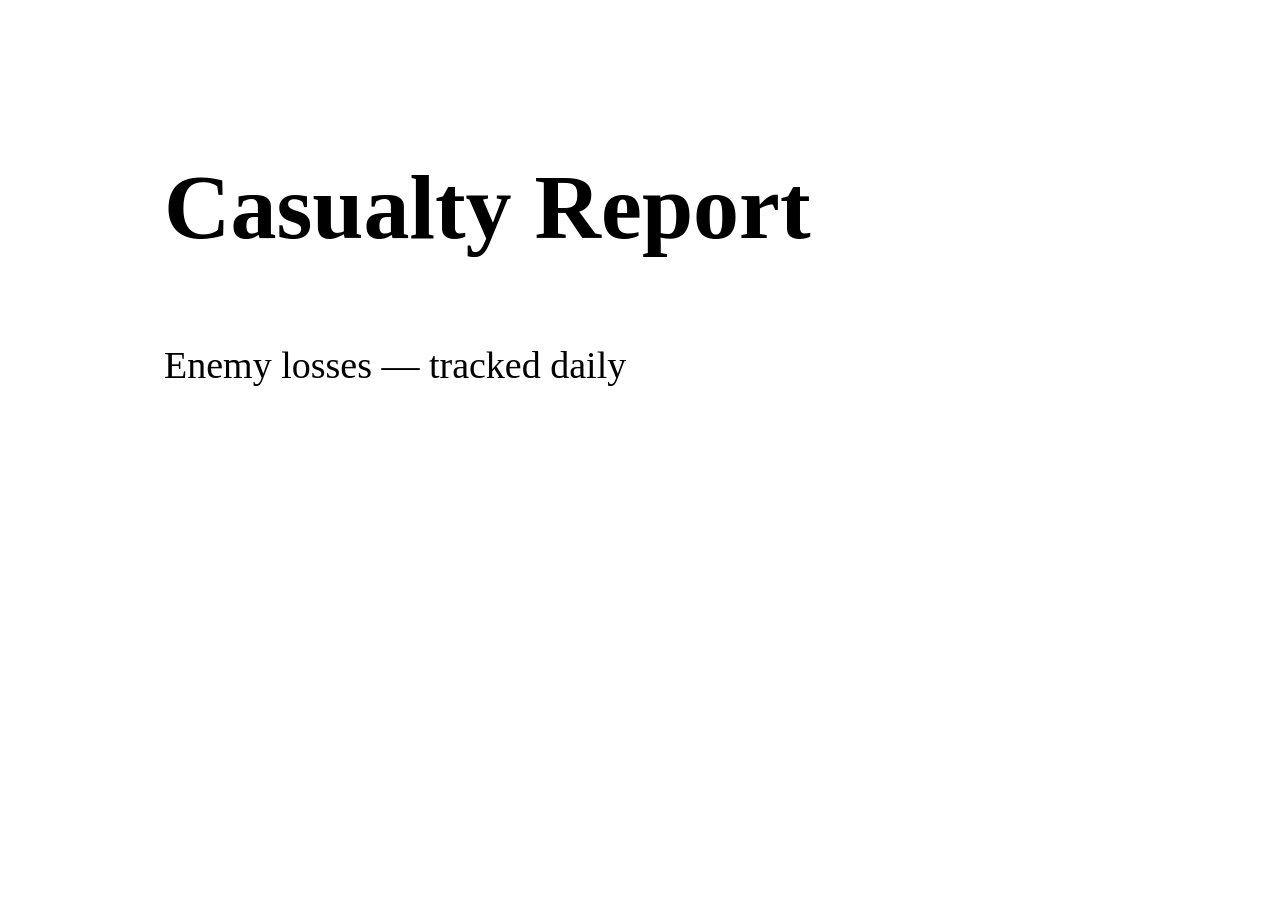
==== scripts/og-image.html @ 4afd1abb "Add build scripts, README, link-preview image Co-Authored-By: Claude Opus 5.5 <noreply@anthropic.com" ====
<!DOCTYPE html>
<html lang="en">
<head>
<meta charset="utf-8">
<title>og-image template</title>
<link href="https://fonts.googleapis.com/css2?family=Public+Sans:wght@400;500;600;700;800&family=JetBrains+Mono:wght@500;600;700&display=swap" rel="stylesheet">
<link rel="stylesheet" href="../styles.css">
<style>
  /* 1200×630 link-preview image. Render with: node scripts/render-og.js */
  html, body { width: 1200px; height: 630px; overflow: hidden; }
  .og { width: 1200px; height: 630px; padding: 84px 88px; display: flex; flex-direction: column; justify-content: space-between; }
  .og-title { display: flex; align-items: center; gap: 28px; }
  .og-title .mark { width: 40px; height: 40px; border-radius: 9px; }
  .og-title h1 { font-size: 92px; }
  .og-sub { margin: 22px 0 0 68px; font-size: 38px; color: var(--muted); font-weight: 500; }
  .og-icons { display: flex; gap: 18px; }
  .og-icons .well { width: 104px; height: 104px; border-radius: 20px; }
  .og-foot { display: flex; justify-content: space-between; align-items: center; border-top: 2px solid var(--border); padding-top: 26px; font-size: 24px; color: var(--muted); }
  .og-foot b { font-family: var(--mono); color: var(--accent); font-weight: 700; }
</style>
</head>
<body>
<div class="og">
  <div>
    <div class="og-title"><span class="mark"></span><h1>Casualty Report</h1></div>
    <p class="og-sub">Enemy losses — tracked daily</p>
  </div>
  <div class="og-icons" id="icons"></div>
  <div class="og-foot"><span>Call of War · every unit destroyed, by type, division and day</span><b>Updated daily</b></div>
</div>
<script src="../icons.js"></script>
<script>
  var I = window.CasualtyIcons;
  var pick = ['Infantry', 'Light Tank', 'Medium Tank', 'Anti Air', 'Rocket Artillery', 'Strategic Bomber', 'Naval Bomber', 'Submarine', 'Battleship'];
  document.getElementById('icons').innerHTML = pick.map(function (n) {
    var u = I.UNITS.find(function (x) { return x.name === n; });
    var c = I.CATS[u.cat];
    return '<div class="well" style="background:' + c.soft + '"><img src="' + I.iconUrl(u, c.color) + '" width="76" height="76" alt=""></div>';
  }).join('');
</script>
</body>
</html>
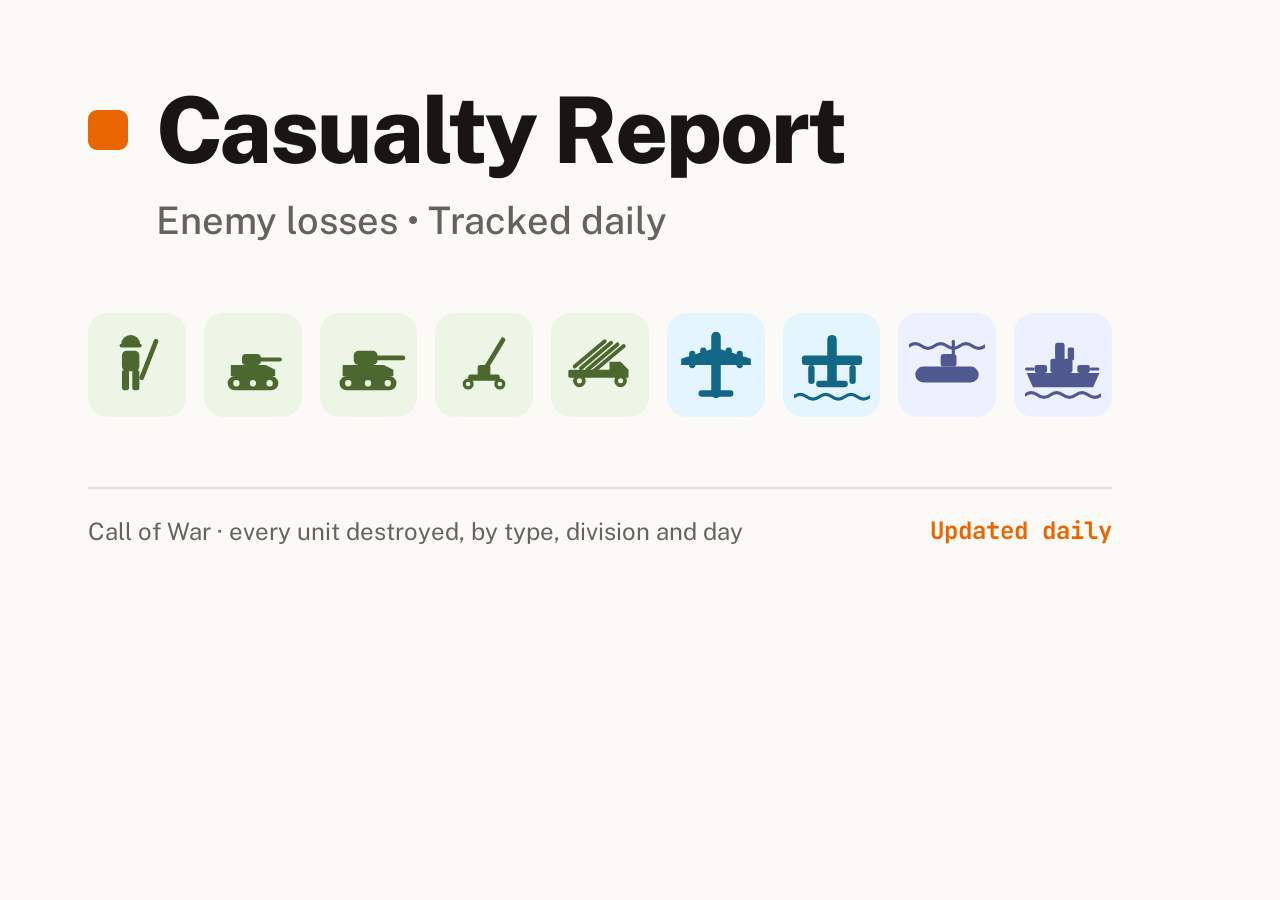
==== commit 7ce058aa: "Updated data" ====
--- a/scripts/og-image.html
+++ b/scripts/og-image.html
@@ -23,7 +23,7 @@
 <div class="og">
   <div>
     <div class="og-title"><span class="mark"></span><h1>Casualty Report</h1></div>
-    <p class="og-sub">Enemy losses — tracked daily</p>
+    <p class="og-sub">Enemy losses • Tracked daily</p>
   </div>
   <div class="og-icons" id="icons"></div>
   <div class="og-foot"><span>Call of War · every unit destroyed, by type, division and day</span><b>Updated daily</b></div>
--- a/styles.css
+++ b/styles.css
@@ -0,0 +1,189 @@
+/* Casualty Report: ported from design/Casualty Report.dc.html */
+:root {
+  --bg: oklch(0.985 0.004 70);
+  --card: #fff;
+  --ink: oklch(0.2 0.01 60);
+  --ink-2: oklch(0.35 0.01 60);
+  --muted: oklch(0.5 0.01 60);
+  --muted-2: oklch(0.6 0.01 60);
+  --faint: oklch(0.75 0.01 60);
+  --border: oklch(0.9 0.008 70);
+  --border-2: oklch(0.88 0.008 70);
+  --rule: oklch(0.93 0.006 70);
+  --accent: oklch(0.66 0.19 50);
+  --accent-hover: oklch(0.55 0.19 50);
+  --accent-soft: oklch(0.95 0.04 50);
+  --accent-chip: oklch(0.52 0.17 50);
+  --zero-bg: oklch(0.94 0.006 70);
+  --zero-ink: oklch(0.62 0.01 60);
+  --shadow: 0 1px 2px rgba(30, 20, 10, 0.04);
+  --mono: 'JetBrains Mono', ui-monospace, SFMono-Regular, Menlo, Consolas, monospace;
+}
+
+html, body { margin: 0; padding: 0; background: var(--bg); color: var(--ink); font-family: 'Public Sans', 'Helvetica Neue', Helvetica, sans-serif; -webkit-font-smoothing: antialiased; }
+* { box-sizing: border-box; }
+a { color: var(--accent); text-decoration: none; }
+a:hover { color: var(--accent-hover); text-decoration: underline; }
+button { font: inherit; cursor: pointer; }
+.mono { font-family: var(--mono); }
+
+.page { min-height: 100vh; }
+.wrap { max-width: 1200px; margin: 0 auto; padding: 28px 24px 64px; display: flex; flex-direction: column; gap: 40px; }
+
+/* Header */
+.header { display: flex; flex-direction: column; gap: 20px; }
+.header-top { display: flex; align-items: flex-end; justify-content: space-between; flex-wrap: wrap; gap: 12px; }
+.title-block { display: flex; flex-direction: column; gap: 6px; }
+.title-row { display: flex; align-items: center; gap: 12px; }
+.mark { width: 14px; height: 14px; background: var(--accent); border-radius: 3px; display: inline-block; }
+h1 { margin: 0; font-size: 30px; font-weight: 800; letter-spacing: -0.02em; line-height: 1; }
+.subtitle { margin: 0; font-size: 15px; color: var(--muted); padding-left: 26px; }
+.status { display: flex; flex-direction: column; align-items: flex-end; gap: 4px; }
+.status-row { display: flex; align-items: center; gap: 8px; font-size: 13px; color: var(--muted); }
+.status-dot { width: 8px; height: 8px; border-radius: 50%; background: var(--accent); display: inline-block; }
+.status-dot.live { animation: pulse 2s ease-in-out infinite; }
+.updated { font-size: 12px; color: var(--muted-2); }
+.updated:empty { display: none; }
+@keyframes pulse {
+  0%, 100% { box-shadow: 0 0 0 0 oklch(0.66 0.19 50 / 0.45); }
+  50% { box-shadow: 0 0 0 5px oklch(0.66 0.19 50 / 0); }
+}
+@media (prefers-reduced-motion: reduce) { .status-dot.live { animation: none; } }
+
+/* Nation tabs */
+.tabs { display: flex; gap: 6px; overflow-x: auto; padding-bottom: 2px; border-bottom: 1px solid var(--border); }
+.tab { border: 0; background: transparent; padding: 10px 14px 12px; font-size: 14px; font-weight: 500; color: var(--muted); border-bottom: 2px solid transparent; margin-bottom: -1px; white-space: nowrap; display: flex; align-items: center; gap: 8px; }
+.tab:hover { color: var(--ink); }
+.tab .tab-count { font-family: var(--mono); font-size: 12px; font-weight: 600; color: var(--muted-2); }
+.tab.active { font-weight: 600; color: var(--ink); border-bottom-color: var(--ink); }
+.tab.active .tab-count { color: var(--accent); }
+
+/* Chips */
+.chip { font-family: var(--mono); font-size: 13px; font-weight: 600; padding: 3px 8px; border-radius: 999px; background: var(--accent-soft); color: var(--accent-chip); white-space: nowrap; }
+.chip.neutral { background: var(--zero-bg); color: var(--muted); }
+.chip.zero { background: var(--zero-bg); color: var(--zero-ink); }
+.chip.sm { font-size: 12px; padding: 2px 7px; }
+.chip.xs { font-size: 11px; padding: 1px 6px; }
+
+/* Hero tiles */
+.hero { display: grid; grid-template-columns: repeat(auto-fit, minmax(200px, 1fr)); gap: 16px; }
+.card { background: var(--card); border: 1px solid var(--border); border-radius: 14px; box-shadow: var(--shadow); }
+.tile { padding: 22px 24px; display: flex; flex-direction: column; gap: 14px; }
+.tile-label { font-size: 13px; font-weight: 500; color: var(--muted); min-height: 36px; line-height: 1.4; }
+.tile-value-row { display: flex; align-items: baseline; gap: 10px; flex-wrap: wrap; }
+.tile-value { font-family: var(--mono); font-size: 52px; font-weight: 700; line-height: 1; letter-spacing: -0.04em; color: var(--accent); font-variant-numeric: tabular-nums; }
+.tile-note { font-size: 12px; color: var(--muted-2); }
+
+/* Section headings */
+.section-head { display: flex; align-items: flex-end; justify-content: space-between; flex-wrap: wrap; gap: 12px; }
+.heading { display: flex; flex-direction: column; gap: 4px; }
+.eyebrow { font-size: 12px; font-weight: 600; letter-spacing: 0.08em; text-transform: uppercase; color: var(--muted); }
+h2 { margin: 0; font-size: 22px; font-weight: 700; letter-spacing: -0.01em; }
+
+/* Unit cards */
+.units { display: flex; flex-direction: column; gap: 28px; }
+.toggle { border: 1px solid var(--border-2); background: #fff; border-radius: 999px; padding: 8px 14px; font-size: 13px; font-weight: 500; color: var(--ink-2); display: flex; align-items: center; gap: 8px; }
+.toggle:hover { border-color: oklch(0.7 0.01 60); }
+.group { display: flex; flex-direction: column; gap: 14px; }
+.group-head { display: flex; align-items: center; gap: 10px; }
+.group-swatch { width: 10px; height: 10px; border-radius: 3px; display: inline-block; flex: none; }
+.group-label { font-size: 15px; font-weight: 700; }
+.group-total { font-family: var(--mono); font-size: 13px; font-weight: 600; color: var(--muted); }
+.group-rule { flex: 1; height: 1px; background: var(--border); min-width: 12px; }
+.group-meta { font-size: 12px; color: var(--muted-2); text-align: right; }
+.unit-grid { display: grid; grid-template-columns: repeat(auto-fill, minmax(156px, 1fr)); gap: 12px; }
+.unit { padding: 16px; display: flex; flex-direction: column; gap: 14px; }
+.unit.untouched { background: transparent; border: 1px dashed var(--border-2); border-radius: 14px; box-shadow: none; }
+.well { width: 64px; height: 64px; border-radius: 12px; display: flex; align-items: center; justify-content: center; }
+.untouched .well { background: oklch(0.955 0.005 70); }
+.unit-body { display: flex; flex-direction: column; gap: 4px; }
+.unit-name { font-size: 13px; font-weight: 500; color: var(--ink-2); }
+.untouched .unit-name { color: oklch(0.55 0.01 60); }
+.unit-count-row { display: flex; align-items: baseline; gap: 8px; }
+.unit-count { font-family: var(--mono); font-size: 28px; font-weight: 700; line-height: 1; letter-spacing: -0.03em; font-variant-numeric: tabular-nums; }
+.untouched .unit-count { color: var(--faint); }
+.icon { display: block; }
+.empty-note { font-size: 14px; color: var(--muted); }
+
+/* Chart */
+.panel { padding: 24px; display: flex; flex-direction: column; gap: 20px; }
+.legend { display: flex; gap: 18px; font-size: 12px; color: var(--muted); flex-wrap: wrap; }
+.legend span { display: flex; align-items: center; gap: 6px; }
+.legend-bar { width: 12px; height: 12px; border-radius: 3px; background: var(--accent); display: inline-block; }
+.legend-line { width: 14px; height: 2px; background: var(--ink); display: inline-block; }
+.legend-live { width: 12px; height: 12px; border-radius: 3px; display: inline-block; }
+.chart-grid { display: grid; grid-template-columns: 40px minmax(0, 1fr) 40px; gap: 12px; }
+.axis { position: relative; height: 220px; font-family: var(--mono); font-size: 11px; color: var(--muted-2); }
+.axis span { position: absolute; }
+.axis.left span { right: 0; }
+.axis.right span { left: 0; }
+.axis .top { top: -6px; }
+.axis .mid { top: 50%; margin-top: -6px; }
+.axis .bottom { bottom: -6px; }
+.plot { position: relative; height: 220px; border-bottom: 1px solid var(--border-2); }
+.gridline { position: absolute; left: 0; right: 0; border-top: 1px dashed oklch(0.92 0.006 70); }
+.bars { position: absolute; inset: 0; display: flex; align-items: flex-end; gap: 6px; }
+.bar-track { flex: 1 1 0; height: 100%; display: flex; align-items: flex-end; min-width: 0; }
+.bar { width: 100%; border-radius: 4px 4px 0 0; background: var(--accent); min-height: 2px; }
+.live-fill, .bar.live { background: repeating-linear-gradient(135deg, var(--accent) 0 4px, oklch(0.8 0.12 50) 4px 8px); }
+.plot svg { position: absolute; inset: 0; width: 100%; height: 100%; overflow: visible; pointer-events: none; }
+.dot { position: absolute; width: 10px; height: 10px; border-radius: 50%; background: #fff; border: 2px solid var(--ink); transform: translate(-50%, 50%); pointer-events: none; }
+.x-labels { display: flex; gap: 6px; min-width: 0; }
+.x-label { flex: 1 1 0; min-width: 0; text-align: center; font-family: var(--mono); font-size: 11px; color: var(--muted); white-space: nowrap; overflow: visible; }
+
+/* Divisions + log */
+.split { display: grid; grid-template-columns: repeat(auto-fit, minmax(min(360px, 100%), 1fr)); gap: 16px; align-items: start; }
+.panel.tight { gap: 18px; }
+.div-list { display: flex; flex-direction: column; }
+.div-row { display: grid; grid-template-columns: 24px 1fr auto; gap: 4px 12px; padding: 12px 0; border-top: 1px solid var(--rule); align-items: center; }
+.div-rank { font-family: var(--mono); font-size: 12px; color: var(--muted-2); }
+.div-name { font-size: 14px; font-weight: 600; }
+.div-total { font-family: var(--mono); font-size: 18px; font-weight: 700; letter-spacing: -0.02em; font-variant-numeric: tabular-nums; text-align: right; display: flex; align-items: center; justify-content: flex-end; gap: 8px; }
+.div-bar { height: 4px; border-radius: 2px; background: var(--zero-bg); overflow: hidden; }
+.div-bar > div { height: 100%; border-radius: 2px; background: var(--accent); }
+.div-units { display: flex; gap: 8px; justify-content: flex-end; flex-wrap: wrap; }
+.div-unit { display: flex; align-items: center; gap: 2px; font-family: var(--mono); font-size: 11px; color: var(--muted); }
+.div-more { padding-top: 12px; border-top: 1px solid var(--rule); display: flex; justify-content: center; }
+.nation-tag { font-weight: 400; color: var(--muted); }
+
+.log { display: flex; flex-direction: column; gap: 10px; }
+.log-day { border: 1px solid var(--border); border-radius: 12px; overflow: hidden; }
+.log-head { width: 100%; border: 0; background: oklch(0.975 0.004 70); padding: 12px 16px; display: flex; align-items: center; gap: 12px; text-align: left; color: inherit; }
+.log-head:hover { background: oklch(0.96 0.006 70); }
+.log-day-label { font-size: 14px; font-weight: 700; white-space: nowrap; }
+.log-meta { font-size: 12px; color: var(--muted); }
+.log-spacer { flex: 1; }
+.log-total { font-family: var(--mono); font-size: 13px; font-weight: 700; color: var(--accent); }
+.log-chevron { font-size: 11px; color: var(--muted-2); }
+.log-events { display: flex; flex-direction: column; }
+.log-events[hidden] { display: none; }
+.event { display: grid; grid-template-columns: 64px 1fr; gap: 4px 14px; padding: 12px 16px; border-top: 1px solid var(--rule); align-items: baseline; }
+.event-time { font-family: var(--mono); font-size: 12px; color: var(--muted); white-space: nowrap; }
+.event-body { display: flex; flex-direction: column; gap: 6px; min-width: 0; }
+.event-div { font-size: 14px; font-weight: 600; }
+.event-div .nick { font-weight: 400; color: var(--muted); }
+.event-units { display: flex; gap: 12px; flex-wrap: wrap; align-items: center; }
+.event-unit { display: flex; align-items: center; gap: 5px; font-size: 13px; color: var(--ink-2); }
+.event-unit b { font-family: var(--mono); font-weight: 600; }
+.event-where { font-size: 13px; color: var(--muted); }
+
+/* Unparsed lines (added beyond the design) */
+.unparsed { border: 1px dashed var(--border-2); border-radius: 12px; padding: 12px 16px; font-size: 12px; color: var(--muted); }
+.unparsed summary { cursor: pointer; font-weight: 600; }
+.unparsed ul { margin: 8px 0 0; padding: 0; list-style: none; display: flex; flex-direction: column; gap: 4px; }
+.unparsed li { font-family: var(--mono); font-size: 11px; overflow-wrap: anywhere; }
+.unparsed li span { color: var(--muted-2); margin-right: 8px; }
+
+/* Footer */
+.footer { display: flex; justify-content: space-between; align-items: center; flex-wrap: wrap; gap: 8px; padding-top: 20px; border-top: 1px solid var(--border); font-size: 13px; color: var(--muted); }
+.footer strong { font-weight: 600; color: var(--ink-2); }
+
+@media (max-width: 600px) {
+  .status { align-items: flex-start; }
+  .event { grid-template-columns: 58px 1fr; gap: 4px 10px; }
+}
+
+@media (max-width: 480px) {
+  /* Phone: division unit icons move under the bar so the name keeps its width. */
+  .div-units { grid-column: 2 / -1; justify-content: flex-start; }
+}
